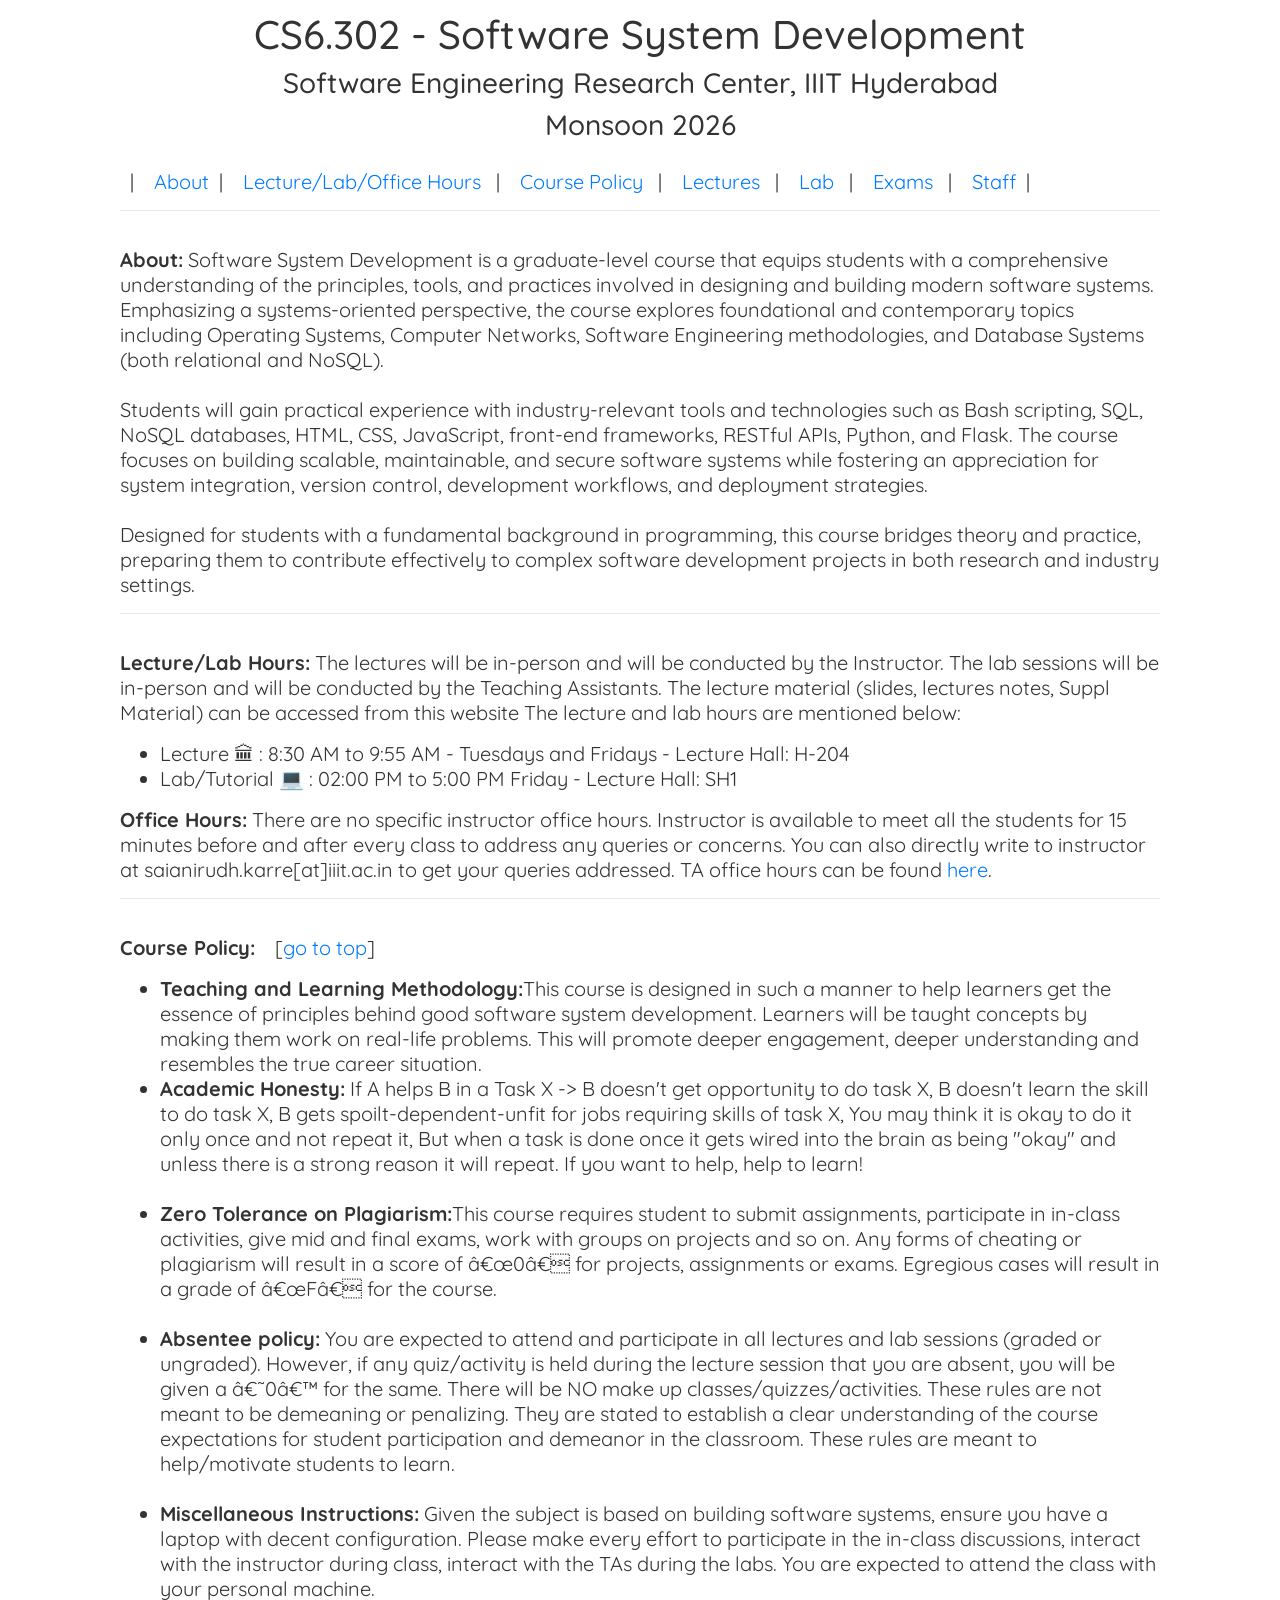
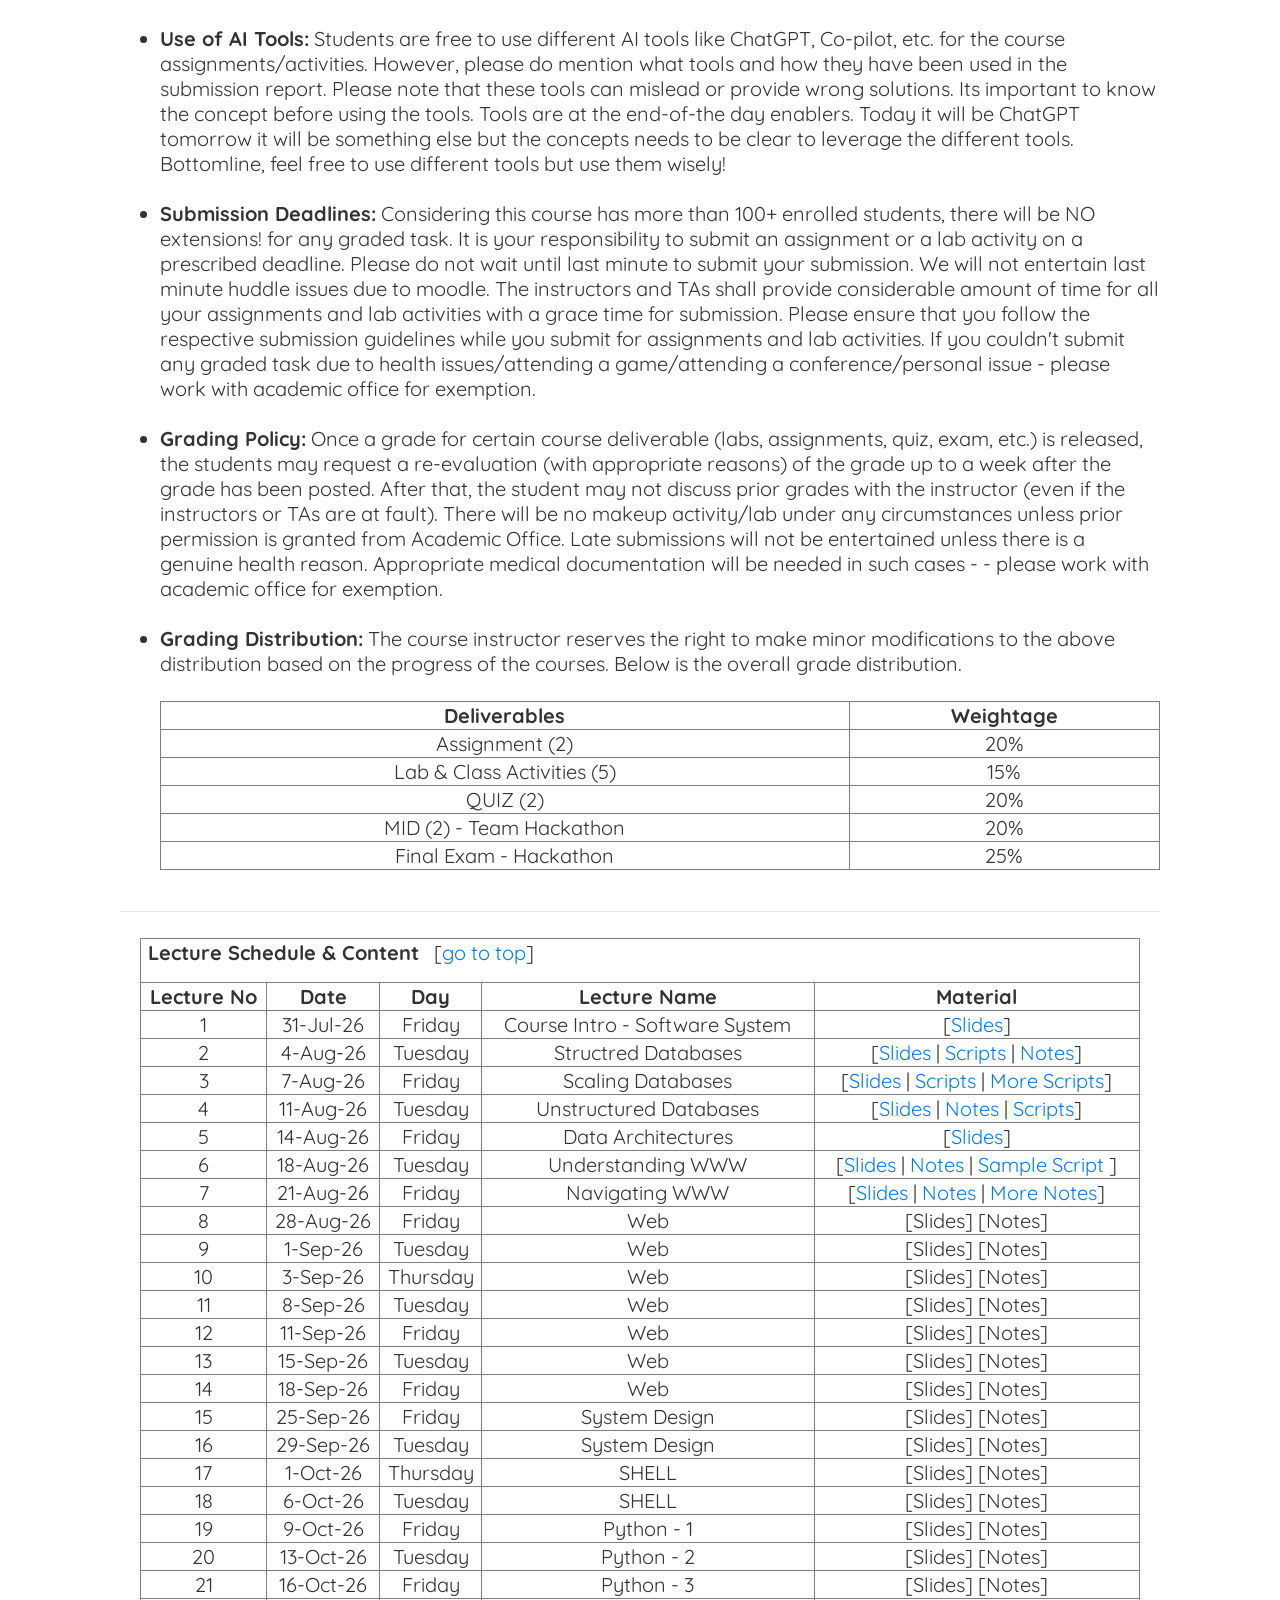
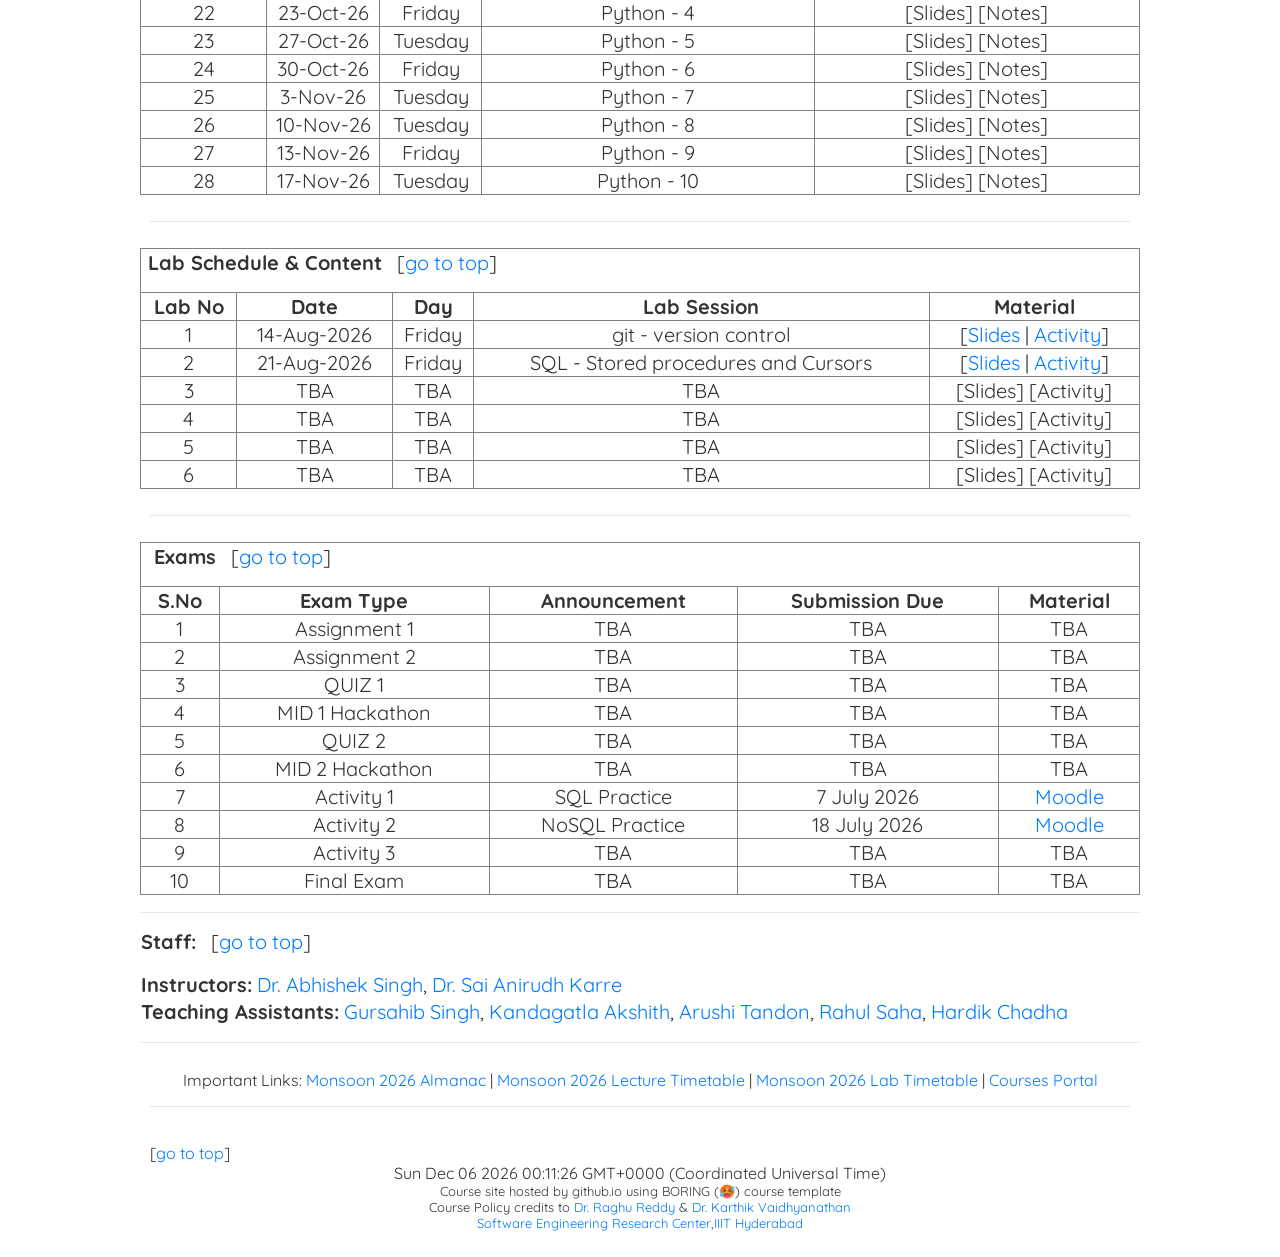
==== ssdcoursepage.html @ a6431f96 "feat: add base unstyled ssdcoursepage.html with untouched body HTML" ====
<html>
<head><title>CS6.302 SSD Monsoon 2026</title>
<meta name="viewport" content="width=device-width, initial-scale=1.0"/>
<link rel="stylesheet" href="https://fonts.googleapis.com/css?family=Quicksand">
<link href="https://cdn.jsdelivr.net/npm/bootstrap@4.6.1/dist/css/bootstrap.min.css" rel="stylesheet" integrity="sha256-DF7Zhf293AJxJNTmh5zhoYYIMs2oXitRfBjY+9L//AY=" crossorigin="anonymous">
<link rel="stylesheet" href="css/ssd.css">
<style>
body {font-family: Quicksand; font-size: 20px; color:#333}
        table
        {
            font-family: Quicksand; font-size:20px; color:#333;
            border-collapse:collapse;
            width:1000px;
            padding:10px;
            border-spacing:10px
			
        }

	.light-text-row {
        color: #ADADAD; 
    }

</style>


	<script>
  
  const lastModified = new Date(document.lastModified);
 
  const formattedDate = lastModified.toLocaleString('en-US', {
    year: 'numeric',
    month: 'long',
    day: 'numeric',
    hour: '2-digit',
    minute: '2-digit'
  });

  document.getElementById("lastUpdated").innerHTML += formattedDate;
</script>
<script>
function startTime() {
  const today = new Date();
  let h = today.getHours();
  let m = today.getMinutes();
  let s = today.getSeconds();
  m = checkTime(m);
  s = checkTime(s);
  document.getElementById('txt').innerHTML = today 
  setTimeout(startTime, 1000);
}

function checkTime(i) {
  if (i < 10) {i = "0" + i};  // add zero in front of numbers < 10
  return i;
}
</script>
<script src="https://ajax.googleapis.com/ajax/libs/jquery/3.5.1/jquery.min.js"></script>
</head>
<body onload="startTime()">
	<!--<script>
	alert("All the Best for your Final Exam!"");
		</script>-->
<table align="center" width="100%" cellspacing="10" cellpadding="10" border="0">
<tr>
<td><h1 align="center" id="home">CS6.302 - Software System Development</h1><h3 align="center">Software Engineering Research Center, IIIT Hyderabad</h3> <h3 align="center">Monsoon 2026</h3></td>
</tr>
<tr>
<td>&nbsp;&nbsp;|&nbsp;&nbsp;&nbsp; <a href="#about">About</a>&nbsp;&nbsp;|&nbsp;&nbsp;&nbsp; <a href="#lecture">Lecture/Lab/Office Hours</a> &nbsp;&nbsp;|&nbsp;&nbsp;&nbsp; <a href="#cpolicy">Course Policy</a> &nbsp;&nbsp;|&nbsp;&nbsp;&nbsp; <a href="#schedule">Lectures</a> &nbsp;&nbsp;|&nbsp;&nbsp;&nbsp;  <a href="#lab">Lab</a> &nbsp;&nbsp;|&nbsp;&nbsp;&nbsp; <a href="#activity">Exams</a> &nbsp;&nbsp;|&nbsp;&nbsp;&nbsp; <a href="#staff">Staff</a>&nbsp;&nbsp;|&nbsp;&nbsp;&nbsp; <hr></td>
</tr>
<tr>
<td> <p align="left"><b id="about">About:</b> Software System Development is a graduate-level course that equips students with a comprehensive understanding of the principles, tools, and practices involved in designing and building modern software systems. Emphasizing a systems-oriented perspective, the course explores foundational and contemporary topics including Operating Systems, Computer Networks, Software Engineering methodologies, and Database Systems (both relational and NoSQL).
<br>
<br>
Students will gain practical experience with industry-relevant tools and technologies such as Bash scripting, SQL, NoSQL databases, HTML, CSS, JavaScript, front-end frameworks, RESTful APIs, Python, and Flask. The course focuses on building scalable, maintainable, and secure software systems while fostering an appreciation for system integration, version control, development workflows, and deployment strategies.
<br>
<br>
Designed for students with a fundamental background in programming, this course bridges theory and practice, preparing them to contribute effectively to complex software development projects in both research and industry settings.<hr></td>
</tr>
<tr>
<td> <p align="left"><b id="lecture">Lecture/Lab Hours:</b> The lectures will be in-person and will be conducted by the Instructor. The lab sessions will be in-person and will be conducted by the Teaching Assistants. The lecture material (slides, lectures notes, Suppl Material) can be accessed from this website The lecture and lab hours are mentioned below:

<ul><li>Lecture &#x1F3DB; : 8:30 AM to 9:55 AM - Tuesdays and Fridays - Lecture Hall: H-204</li> <li>Lab/Tutorial &#x1F4BB; : 02:00 PM to 5:00 PM Friday - Lecture Hall: SH1 </li></ul></p>
<p align="left"><b>Office Hours:</b> There are no specific instructor office hours. Instructor is available to meet all the students for 15 minutes before and after every class to address any queries or concerns. You can also directly write to instructor at saianirudh.karre[at]iiit.ac.in to get your queries addressed. TA office hours can be found <a href="#staff">here</a>.
</p><hr>
</td>
</tr>
<tr>
<td>
<p align="left"><b id="cpolicy">Course Policy:</b> &nbsp;&nbsp;&nbsp;[<a href="#home">go to top</a>]
<ul>
<li><b>Teaching and Learning Methodology:</b>This course is designed in such a manner to help learners get the essence of principles behind good software system development. Learners will be taught concepts by making them work on real-life problems. This will promote deeper engagement, deeper understanding and resembles the true career situation. 
</li>
<li><b>Academic Honesty:</b> If A helps B in a Task X -> B doesn't get opportunity to do task X, B doesn't learn the skill to do task X, B gets spoilt-dependent-unfit for jobs requiring skills of task X, You may think it is okay to do it only once and not repeat it, But when a task is done once it gets wired into the brain as being "okay" and unless there is a strong reason it will repeat. If you want to help, help to learn!
<br>
<br> 
</li>
<li><b>Zero Tolerance on Plagiarism:</b>This course requires student to submit assignments, participate in in-class activities, give mid and final exams, work with groups on projects and so on. Any forms of cheating or plagiarism will result in a score of “0” for projects, assignments or exams. Egregious cases will result in a grade of “F” for the course.
<br>
<br> 
</li>
<li><b>Absentee policy:</b> You are expected to attend and participate in all lectures and lab sessions (graded or ungraded).  However, if any quiz/activity is held during the lecture session that you are absent, you will be given a ‘0’ for the same. There will be NO make up classes/quizzes/activities. These rules are not meant to be demeaning or penalizing. They are stated to establish a clear understanding of the course expectations for student participation and demeanor in the classroom. These rules are meant to help/motivate students to learn. 
<br>
<br> 
</li>
<li><b>Miscellaneous Instructions:</b> Given the subject is based on building software systems, ensure you have a laptop with decent configuration. Please make every effort to participate in the in-class discussions, interact with the instructor during class, interact with the TAs during the labs. You are expected to attend the class with your personal machine. 
<br>
<br> 
</li>
<li><b>Use of AI Tools:</b> Students are free to use different AI tools like ChatGPT, Co-pilot, etc. for the course assignments/activities. However, please do mention what tools and how they have been used in the submission report. Please note that these tools can mislead or provide wrong solutions. Its important to know the concept before using the tools. Tools are at the end-of-the day enablers. Today it will be ChatGPT tomorrow it will be something else but the concepts needs to be clear to leverage the different tools. Bottomline, feel free to use different tools but use them wisely!
<br>
<br> 
</li>
<li><b>Submission Deadlines:</b> Considering this course has more than 100+ enrolled students, there will be NO extensions! for any graded task. It is your responsibility to submit an assignment or a lab activity on a prescribed deadline. Please do not wait until last minute to submit your submission. We will not entertain last minute huddle issues due to moodle. The instructors and TAs shall provide considerable amount of time for all your assignments and lab activities with a grace time for submission. Please ensure that you follow the respective submission guidelines while you submit for assignments and lab activities. If you couldn't submit any graded task due to health issues/attending a game/attending a conference/personal issue - please work with academic office for exemption. 
<br>
<br> 
</li>
<li><b>Grading Policy:</b> Once a grade for certain course deliverable (labs, assignments, quiz, exam, etc.) is released, the students may request a re-evaluation (with appropriate reasons) of the grade up to a week after the grade has been posted. After that, the student may not discuss prior grades with the instructor (even if the instructors or TAs are at fault). There will be no makeup activity/lab under any circumstances unless prior permission is granted from Academic Office. Late submissions will not be entertained unless there is a genuine health reason. Appropriate medical documentation will be needed in such cases - - please work with academic office for exemption.
<br>
<br> 
</li>
<li><b>Grading Distribution:</b> The course instructor reserves the right to make minor modifications to the above distribution based on the progress of the courses. Below is the overall grade distribution.
<br>
<br> 
<table border="1" align="center">
<tr align="center"><th>Deliverables</th><th>Weightage</th></tr>
<tr align="center"><td>Assignment (2)</td><td>20%</td></tr>
<tr align="center"><td>Lab & Class Activities (5)</td><td>15%</td></tr>
<tr align="center"><td>QUIZ (2)</td><td>20%</td></tr>
<tr align="center"><td>MID (2) - Team Hackathon</td><td>20%</td></tr>
<tr align="center"><td>Final Exam - Hackathon</td><td>25%</td></tr>
</table>
</li>
<br>
<!--<li><b>Evaluation Rubric:</b> All evaluations as part of this course follow below evaluation rubric. TAs will follow below guidelines for evaluating assignments and lab activities for this course.
<br>
<br>
<table border="1" align="center" width="10%">
<tr><th>Rubric</th><th>Input(15%)</th><th>Logic(60%)</th><th>Output(15%)</th><th>Submission(10%)</th></tr>
<tr><td>Exceptional (100%)</td><td>All inputs are working as per the requirements</td><td>Logic is accurate and as per the requirements defined in the question</td><td>All outputs are returned as per the requirements</td><td>Script submissions are correct and as per requirements</td></tr>
<tr><td>Acceptable (70%)</td><td>Inputs are partially working as per the requirements</td><td>Logic is almost correct and as per the requirements defined in the question</td><td>Outputs are partially returned as per the requirements</td><td>Script submissions is partially correct and as per requirements</td></tr>
<tr><td>Beginning (30%)</td><td>At least one input is working as per the requirements</td><td>Logic is partially correct and as per the requirements defined in the question</td><td>At least one output is returned as per the requirement</td><td>Atleast one part of the script submission is correct and as per requirements</td></tr>
<tr><td>No Response (0%)</td><td>None of the inputs are working as per the requirements</td><td>Logic is incorrect and not as per the requirements defined in the question</td><td>None of the outputs are returned as per the requirements</td><td>Script submissions is incorrect and not as per requirements</td></tr>
</table> 
</li>-->
</ul><hr>
</p>
</td>
</tr>
</tr>
</table> 

<table border="1" align="center" width="10%" class="tg">
<tr>
<td colspan="5"><p align="left"><b id="schedule">&nbsp;Lecture Schedule & Content</b>&nbsp;&nbsp;&nbsp;[<a href="#home">go to top</a>]</p></td>
</tr >
  <tr align="center">
    <th class="tg-7btt">Lecture No</th>
    <th class="tg-7btt">Date</th>
    <th class="tg-7btt">Day</th>
    <th class="tg-7btt">Lecture Name</th>
    <th class="tg-7btt">Material</th>
  </tr>
<tbody align="center">
  <tr>
    <td class="tg-c3ow">1</td>
    <td class="tg-c3ow">31-Jul-26</td>
    <td class="tg-c3ow">Friday</td>
    <td class="tg-c3ow">Course Intro - Software System</td>
    <td class="tg-c3ow">[<a href="https://docs.google.com/viewer?url=https://raw.githubusercontent.com/serc-iiith/serc-iiith.github.io/main/CourseContent/CS6302_M26/SSD_Class1.pdf" target="_blank">Slides</a>]</td>
  </tr>
  <tr>
    <td class="tg-c3ow">2</td>
    <td class="tg-c3ow">4-Aug-26</td>
    <td class="tg-c3ow">Tuesday</td>
    <td class="tg-c3ow">Structred Databases</td>
    <td class="tg-c3ow">[<a href="https://docs.google.com/viewer?url=https://raw.githubusercontent.com/serc-iiith/serc-iiith.github.io/main/CourseContent/CS6302_M26/StructuredData.pdf" target="_blank">Slides</a> | <a href="https://docs.google.com/viewer?url=https://raw.githubusercontent.com/serc-iiith/serc-iiith.github.io/main/CourseContent/CS6302_M26/databases.sql" target="_blank">Scripts</a> | <a href="https://tinted-rumba-8c6.notion.site/Structured-Databases-2456a6248bf6805f83e1cbf0a58761ec" target="_blank">Notes</a>]</td>
  </tr>
  <tr>
    <td class="tg-c3ow">3</td>
    <td class="tg-c3ow">7-Aug-26</td>
    <td class="tg-c3ow">Friday</td>
    <td class="tg-c3ow">Scaling Databases</td>
    <td class="tg-c3ow">[<a href="https://docs.google.com/viewer?url=https://raw.githubusercontent.com/serc-iiith/serc-iiith.github.io/main/CourseContent/CS6302_M26/ScalingDatabases.pdf" target="_blank">Slides</a> | <a href="https://docs.google.com/viewer?url=https://raw.githubusercontent.com/serc-iiith/serc-iiith.github.io/main/CourseContent/CS6302_M26/databases_2.sql" target="_blank">Scripts</a> | <a href="https://docs.google.com/viewer?url=https://raw.githubusercontent.com/serc-iiith/serc-iiith.github.io/main/CourseContent/CS6302_M26/databases_3.sql" target="_blank">More Scripts</a>]</td>
  </tr>
  <tr>
    <td class="tg-c3ow">4</td>
    <td class="tg-c3ow">11-Aug-26</td>
    <td class="tg-c3ow">Tuesday</td>
    <td class="tg-c3ow">Unstructured Databases</td>
    <td class="tg-c3ow">[<a href="https://docs.google.com/viewer?url=https://raw.githubusercontent.com/serc-iiith/serc-iiith.github.io/main/CourseContent/CS6302_M26/UnStructuredDatabases.pdf" target="_blank">Slides</a> | <a href="https://tinted-rumba-8c6.notion.site/Unstructured-Databases-24b6a6248bf680679b36e76c33d301c4" target="_blank">Notes</a> | <a href="https://raw.githubusercontent.com/serc-iiith/serc-iiith.github.io/refs/heads/main/CourseContent/CS6302_M26/mongo.txt" target="_blank">Scripts</a>]</td>
  </tr>
  <tr>
    <td class="tg-c3ow">5</td>
    <td class="tg-c3ow">14-Aug-26</td>
    <td class="tg-c3ow">Friday</td>
    <td class="tg-c3ow">Data Architectures</td>
    <td class="tg-c3ow">[<a href="https://docs.google.com/viewer?url=https://raw.githubusercontent.com/serc-iiith/serc-iiith.github.io/main/CourseContent/CS6302_M26/DatabaseArchitectures.pdf" target="_blank">Slides</a>]</td>
  </tr>
  <tr>
    <td class="tg-c3ow">6</td>
    <td class="tg-c3ow">18-Aug-26</td>
    <td class="tg-c3ow">Tuesday</td>
    <td class="tg-c3ow">Understanding WWW</td>
    <td class="tg-c3ow">[<a href="https://docs.google.com/viewer?url=https://raw.githubusercontent.com/serc-iiith/serc-iiith.github.io/main/CourseContent/CS6302_M26/www.pdf" target="_blank">Slides</a> | <a href="https://tinted-rumba-8c6.notion.site/Web-Technology-2566a6248bf6800488d0c13a992502e4" target="_blank">Notes</a> | <a href="https://raw.githubusercontent.com/serc-iiith/serc-iiith.github.io/refs/heads/main/CourseContent/CS6302_M26/samplehtml.html" target="_blank">Sample Script</a> ]</td>
  </tr>
  <tr>
    <td class="tg-c3ow">7</td>
    <td class="tg-c3ow">21-Aug-26</td>
    <td class="tg-c3ow">Friday</td>
    <td class="tg-c3ow">Navigating WWW</td>
    <td class="tg-c3ow">[<a href="https://docs.google.com/viewer?url=https://raw.githubusercontent.com/serc-iiith/serc-iiith.github.io/main/CourseContent/CS6302_M26/WebLanguages.pdf" target="_blank">Slides</a> | <a href="https://github.com/serc-iiith/serc-iiith.github.io/blob/main/CourseContent/CS6302_M26/html.md" target="_blank">Notes</a> | <a href="https://github.com/serc-iiith/serc-iiith.github.io/blob/main/CourseContent/CS6302_M26/css.md" target="_blank">More Notes</a>]</td>
  </tr>
  <tr>
    <td class="tg-c3ow">8</td>
    <td class="tg-c3ow">28-Aug-26</td>
    <td class="tg-c3ow">Friday</td>
    <td class="tg-c3ow">Web</td>
    <td class="tg-c3ow">[Slides] [Notes]</td>
  </tr>
  <tr>
    <td class="tg-c3ow">9</td>
    <td class="tg-c3ow">1-Sep-26</td>
    <td class="tg-c3ow">Tuesday</td>
    <td class="tg-c3ow">Web</td>
    <td class="tg-c3ow">[Slides] [Notes]</td>
  </tr>
  <tr>
    <td class="tg-c3ow">10</td>
    <td class="tg-c3ow">3-Sep-26</td>
    <td class="tg-c3ow">Thursday</td>
    <td class="tg-c3ow">Web</td>
    <td class="tg-c3ow">[Slides] [Notes]</td>
  </tr>
  <tr>
    <td class="tg-c3ow">11</td>
    <td class="tg-c3ow">8-Sep-26</td>
    <td class="tg-c3ow">Tuesday</td>
    <td class="tg-c3ow">Web</td>
    <td class="tg-c3ow">[Slides] [Notes]</td>
  </tr>
  <tr>
    <td class="tg-c3ow">12</td>
    <td class="tg-c3ow">11-Sep-26</td>
    <td class="tg-c3ow">Friday</td>
    <td class="tg-c3ow">Web</td>
    <td class="tg-c3ow">[Slides] [Notes]</td>
  </tr>
  <tr>
    <td class="tg-c3ow">13</td>
    <td class="tg-c3ow">15-Sep-26</td>
    <td class="tg-c3ow">Tuesday</td>
    <td class="tg-c3ow">Web</td>
    <td class="tg-c3ow">[Slides] [Notes]</td>
  </tr>
  <tr>
    <td class="tg-c3ow">14</td>
    <td class="tg-c3ow">18-Sep-26</td>
    <td class="tg-c3ow">Friday</td>
    <td class="tg-c3ow">Web</td>
    <td class="tg-c3ow">[Slides] [Notes]</td>
  </tr>
  <tr>
    <td class="tg-c3ow">15</td>
    <td class="tg-c3ow">25-Sep-26</td>
    <td class="tg-c3ow">Friday</td>
    <td class="tg-c3ow">System Design</td>
    <td class="tg-c3ow">[Slides] [Notes]</td>
  </tr>
  <tr>
    <td class="tg-c3ow">16</td>
    <td class="tg-c3ow">29-Sep-26</td>
    <td class="tg-c3ow">Tuesday</td>
    <td class="tg-c3ow">System Design</td>
    <td class="tg-c3ow">[Slides] [Notes]</td>
  </tr>
  <tr>
    <td class="tg-c3ow">17</td>
    <td class="tg-c3ow">1-Oct-26</td>
    <td class="tg-c3ow">Thursday</td>
    <td class="tg-c3ow">SHELL</td>
    <td class="tg-c3ow">[Slides] [Notes]</td>
  </tr>
  <tr>
    <td class="tg-c3ow">18</td>
    <td class="tg-c3ow">6-Oct-26</td>
    <td class="tg-c3ow">Tuesday</td>
    <td class="tg-c3ow">SHELL</td>
    <td class="tg-c3ow">[Slides] [Notes]</td>
  </tr>
  <tr>
    <td class="tg-c3ow">19</td>
    <td class="tg-c3ow">9-Oct-26</td>
    <td class="tg-c3ow">Friday</td>
    <td class="tg-c3ow">Python - 1</td>
    <td class="tg-c3ow">[Slides] [Notes]</td>
  </tr>
  <tr>
    <td class="tg-c3ow">20</td>
    <td class="tg-c3ow">13-Oct-26</td>
    <td class="tg-c3ow">Tuesday</td>
    <td class="tg-c3ow">Python - 2</td>
    <td class="tg-c3ow">[Slides] [Notes]</td>
  </tr>
  <tr>
    <td class="tg-c3ow">21</td>
    <td class="tg-c3ow">16-Oct-26</td>
    <td class="tg-c3ow">Friday</td>
    <td class="tg-c3ow">Python - 3</td>
    <td class="tg-c3ow">[Slides] [Notes]</td>
  </tr>
  <tr>
    <td class="tg-c3ow">22</td>
    <td class="tg-c3ow">23-Oct-26</td>
    <td class="tg-c3ow">Friday</td>
    <td class="tg-c3ow">Python - 4</td>
    <td class="tg-c3ow">[Slides] [Notes]</td>
  </tr>
  <tr>
    <td class="tg-c3ow">23</td>
    <td class="tg-c3ow">27-Oct-26</td>
    <td class="tg-c3ow">Tuesday</td>
    <td class="tg-c3ow">Python - 5</td>
    <td class="tg-c3ow">[Slides] [Notes]</td>
  </tr>
  <tr>
    <td class="tg-c3ow">24</td>
    <td class="tg-c3ow">30-Oct-26</td>
    <td class="tg-c3ow">Friday</td>
    <td class="tg-c3ow">Python - 6</td>
    <td class="tg-c3ow">[Slides] [Notes]</td>
  </tr>
  <tr>
    <td class="tg-c3ow">25</td>
    <td class="tg-c3ow">3-Nov-26</td>
    <td class="tg-c3ow">Tuesday</td>
    <td class="tg-c3ow">Python - 7</td>
    <td class="tg-c3ow">[Slides] [Notes]</td>
  </tr>
  <tr>
    <td class="tg-c3ow">26</td>
    <td class="tg-c3ow">10-Nov-26</td>
    <td class="tg-c3ow">Tuesday</td>
    <td class="tg-c3ow">Python - 8</td>
    <td class="tg-c3ow">[Slides] [Notes]</td>
  </tr>
  <tr>
    <td class="tg-c3ow">27</td>
    <td class="tg-c3ow">13-Nov-26</td>
    <td class="tg-c3ow">Friday</td>
    <td class="tg-c3ow">Python - 9</td>
    <td class="tg-c3ow">[Slides] [Notes]</td>
  </tr>
  <tr>
    <td class="tg-c3ow">28</td>
    <td class="tg-c3ow">17-Nov-26</td>
    <td class="tg-c3ow">Tuesday</td>
    <td class="tg-c3ow">Python - 10</td>
    <td class="tg-c3ow">[Slides] [Notes]</td>
  </tr>
</tbody></table>
<table align="center" width="10%" cellspacing="10" cellpadding="10" border="0">
<tr><td><hr></td></tr>
</table>

<table border="1" align="center" width="10%" class="tg">
<tr>
<td colspan="5"><p align="left"><b id="lab">&nbsp;Lab Schedule & Content</b>&nbsp;&nbsp;&nbsp;[<a href="#home">go to top</a>]</p></td>
</tr >
  <tr align="center">
    <th class="tg-bobw">Lab No</th>
    <th class="tg-bobw">Date</th>
    <th class="tg-bobw">Day</th>
    <th class="tg-bobw">Lab Session</th>
    <th class="tg-bobw">Material</th>
  </tr>
<tbody align="center">
  <tr>
    <td class="tg-8d8j">1</td>
    <td class="tg-8d8j">14-Aug-2026</td>
    <td class="tg-8d8j">Friday</td>
    <td class="tg-8d8j">git - version control</td>
    <td class="tg-8d8j">[<a href="https://docs.google.com/viewer?url=https://raw.githubusercontent.com/serc-iiith/serc-iiith.github.io/main/CourseContent/CS6302_M26/Labs/lab01/GitLab.pdf" target="_blank">Slides</a> | <a href="https://docs.google.com/viewer?url=https://raw.githubusercontent.com/serc-iiith/serc-iiith.github.io/main/CourseContent/CS6302_M26/Labs/lab01/GitLabActivity.pdf" target="_blank">Activity</a>]</td>
  </tr>
  <tr>
    <td class="tg-8d8j">2</td>
    <td class="tg-8d8j">21-Aug-2026</td>
    <td class="tg-8d8j">Friday</td>
    <td class="tg-8d8j">SQL - Stored procedures and Cursors</td>
    <td class="tg-8d8j">[<a href="https://docs.google.com/viewer?url=https://raw.githubusercontent.com/serc-iiith/serc-iiith.github.io/main/CourseContent/CS6302_M26/Labs/lab02/SP.pdf" target="_blank">Slides</a> | <a href="https://docs.google.com/viewer?url=https://raw.githubusercontent.com/serc-iiith/serc-iiith.github.io/main/CourseContent/CS6302_M26/Labs/lab02/lab_activity_2.pdf" target="_blank">Activity</a>]</td>
  </tr>
  <tr>
    <td class="tg-8d8j">3</td>
    <td class="tg-8d8j">TBA</td>
    <td class="tg-8d8j">TBA</td>
    <td class="tg-8d8j">TBA</td>
    <td class="tg-8d8j">[Slides] [Activity]</td>
  </tr>
  <tr>
    <td class="tg-8d8j">4</td>
    <td class="tg-8d8j">TBA</td>
    <td class="tg-8d8j">TBA</td>
    <td class="tg-8d8j">TBA</td>
    <td class="tg-8d8j">[Slides] [Activity]</td>
  </tr>
  <tr>
    <td class="tg-8d8j">5</td>
    <td class="tg-8d8j">TBA</td>
    <td class="tg-8d8j">TBA</td>
    <td class="tg-8d8j">TBA</td>
    <td class="tg-8d8j">[Slides] [Activity]</td>
  </tr>
  <tr>
    <td class="tg-8d8j">6</td>
    <td class="tg-8d8j">TBA</td>
    <td class="tg-8d8j">TBA</td>
    <td class="tg-8d8j">TBA</td>
    <td class="tg-8d8j">[Slides] [Activity]</td>
  </tr>
</tbody></table>

<table align="center" width="10%" cellspacing="10" cellpadding="10" border="0">
<tr><td><hr></td></tr>
</table>
<table align="center" width="10%" border="1">
<tr><td colspan="5">
<p align="left"> <b id="activity">&nbsp; Exams</b>&nbsp;&nbsp;&nbsp;[<a href="#home">go to top</a>]</p>
</td>
</tr>
  <tr align="center">
    <th class="tg-bobw">S.No</th>
    <th class="tg-bobw">Exam Type</th>
    <th class="tg-bobw">Announcement</th>
    <th class="tg-bobw">Submission Due</th>
    <th class="tg-bobw">Material</th>
  </tr>
<tbody align="center">
  <tr>
    <td class="tg-8d8j">1</td>
    <td class="tg-8d8j">Assignment 1</td>
    <td class="tg-8d8j">TBA</td>
    <td class="tg-8d8j">TBA</td>
    <td class="tg-8d8j">TBA</td>
  </tr>
  <tr>
    <td class="tg-8d8j">2</td>
    <td class="tg-8d8j">Assignment 2</td>
    <td class="tg-8d8j">TBA</td>
    <td class="tg-8d8j">TBA</td>
    <td class="tg-8d8j">TBA</td>
  </tr>
  <tr>
    <td class="tg-8d8j">3</td>
    <td class="tg-8d8j">QUIZ 1</td>
    <td class="tg-8d8j">TBA</td>
    <td class="tg-8d8j">TBA</td>
    <td class="tg-8d8j">TBA</td>
  </tr>
  <tr>
    <td class="tg-8d8j">4</td>
    <td class="tg-8d8j">MID 1 Hackathon</td>
    <td class="tg-8d8j">TBA</td>
    <td class="tg-8d8j">TBA</td>
    <td class="tg-8d8j">TBA</td>
  </tr>
  <tr>
    <td class="tg-8d8j">5</td>
    <td class="tg-8d8j">QUIZ 2</td>
    <td class="tg-8d8j">TBA</td>
    <td class="tg-8d8j">TBA</td>
    <td class="tg-8d8j">TBA</td>
  </tr>
	 <tr>
    <td class="tg-8d8j">6</td>
    <td class="tg-8d8j">MID 2 Hackathon</td>
    <td class="tg-8d8j">TBA</td>
    <td class="tg-8d8j">TBA</td>
    <td class="tg-8d8j">TBA</td>
  </tr>
  <tr>
    <td class="tg-8d8j">7</td>
    <td class="tg-8d8j">Activity 1</td>
    <td class="tg-8d8j">SQL Practice</td>
    <td class="tg-8d8j">7 July 2026</td>
    <td class="tg-8d8j"><a href="https://courses.iiit.ac.in/mod/assign/view.php?id=69645" target="_blank">Moodle</a></td>
  </tr>
  <tr>
    <td class="tg-8d8j">8</td>
    <td class="tg-8d8j">Activity 2</td>
    <td class="tg-8d8j">NoSQL Practice</td>
    <td class="tg-8d8j">18 July 2026</td>
    <td class="tg-8d8j"><a href="https://courses.iiit.ac.in/mod/assign/view.php?id=70178" target="_blank">Moodle</a></td>
  </tr>
  <tr>
    <td class="tg-8d8j">9</td>
    <td class="tg-8d8j">Activity 3</td>
    <td class="tg-8d8j">TBA</td>
    <td class="tg-8d8j">TBA</td>
    <td class="tg-8d8j">TBA</td>
  </tr>
  <tr>
    <td class="tg-8d8j">10</td>
    <td class="tg-8d8j">Final Exam</td>
    <td class="tg-8d8j">TBA</td>
    <td class="tg-8d8j">TBA</td>
    <td class="tg-8d8j">TBA</td>
  </tr>
</tbody></table>




<table align="center" width="10%" border="0">
<tr>
<td><hr> <p align="left"><b id="staff">Staff:</b>&nbsp;&nbsp;&nbsp;[<a href="#home">go to top</a>] </p></td>
<tr>
<td><b>Instructors:</b> <a href="https://sites.google.com/view/abhishek-singh/home" target="_blank">Dr. Abhishek Singh</a>, <a href="https://sai11101989.github.io" target="_blank">Dr. Sai Anirudh Karre</a> </td>
</tr>
<tr>
<td><b>Teaching Assistants:</b> <a href="https://www.linkedin.com/in/gursahib-singh-18392736a/" target="_blank">Gursahib Singh</a>, <a href="https://www.linkedin.com/in/kandagatla-akshith-4b9a5131b/" target="_blank">Kandagatla Akshith</a>, <a href="https://www.linkedin.com/in/arushi-tandon-5139982a0/" target="_blank">Arushi Tandon</a>, <a href="https://www.linkedin.com/in/rahulsaha99/" target="_blank">Rahul Saha</a>, <a href="https://www.linkedin.com/in/hardik-chadha-876338266/" target="_blank">Hardik Chadha</a></td>
</tr>
<tr><td><hr></td></tr>
</table>
<table align="center" width="10%" cellspacing="10" cellpadding="10" border="0">
<tr>
<td><p align="center"><font face="Quicksand" size="3">
Important Links: <a href="https://intranet.iiit.ac.in/offices/static/files/Monsoon_2026_Almanac_Final.pdf" target="_blank">Monsoon 2026 Almanac</a> | <a href="https://intranet.iiit.ac.in/offices/static/files/Lecture_Timetable_M26-V3.pdf" target="_blank">Monsoon 2026 Lecture Timetable</a> | <a href="https://intranet.iiit.ac.in/offices/static/files/Non-UG1_Lab%26Tutorial_timetable_M26-V3.pdf" target="_blank">Monsoon 2026 Lab Timetable</a> | <a href="https://courses.iiit.ac.in/course/view.php?id=5840" target="_blank">Courses Portal</a> 
</font></p><hr></td>
</tr>
<tr>
<td>  <font face="Quicksand" size="3"> [<a href="#home">go to top</a>]<br><div align="center" id="txt"></div></font> 
<p align="center"><font face="Quicksand" size="2">
		Course site hosted by github.io using BORING (&#129397;) course template <br>
		
		Course Policy credits to <a href="https://faculty.iiit.ac.in/~raghu.reddy/Home.html">Dr. Raghu Reddy</a> & <a href="https://karthikvaidhyanathan.com/">Dr. Karthik Vaidhyanathan</a><br>
	<a href="https://serc.iiit.ac.in">Software Engineering Research Center</a>,<a href="https://iiit.ac.in">IIIT Hyderabad</a></font><br> </p><!--<br><p id="lastUpdated" align="center"><font face="Quicksand" size="2">Site Last Updated on: </font></p>--></td>
</tr>
</table>


	</body>
</html>
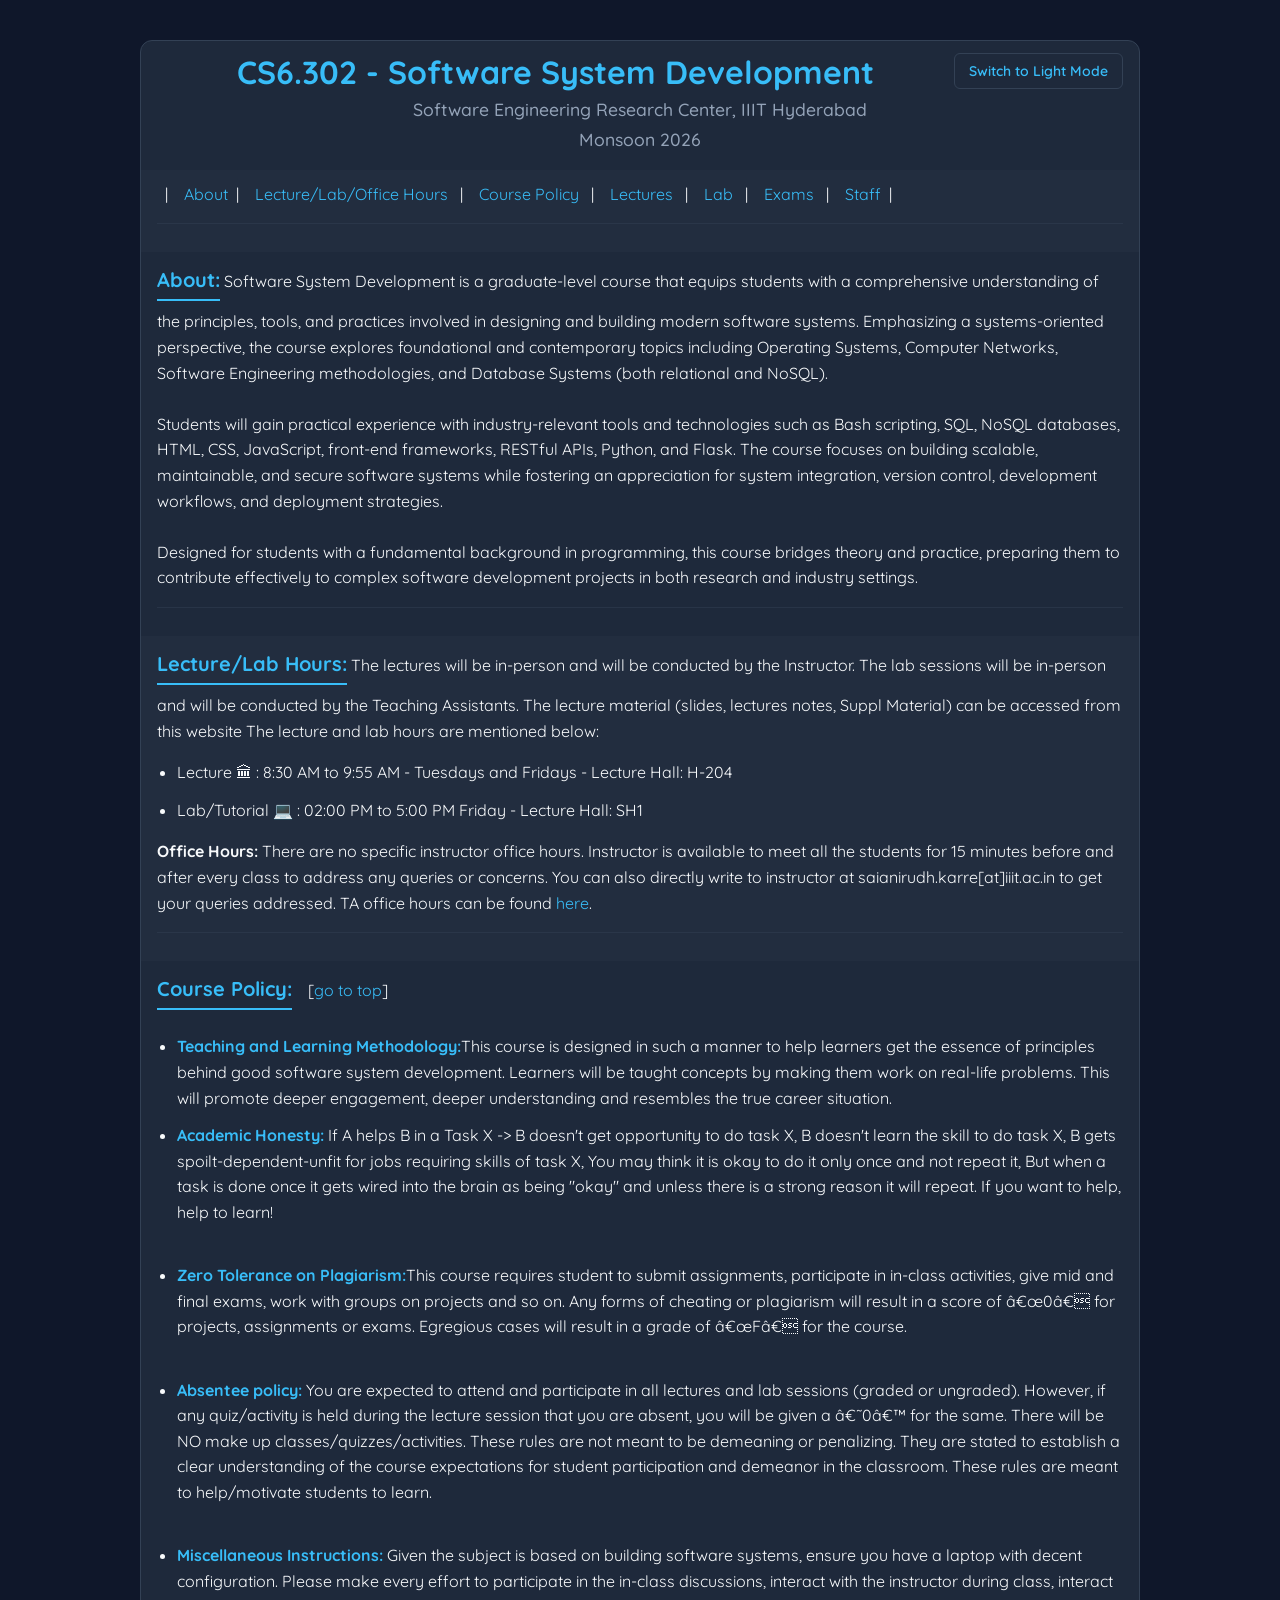
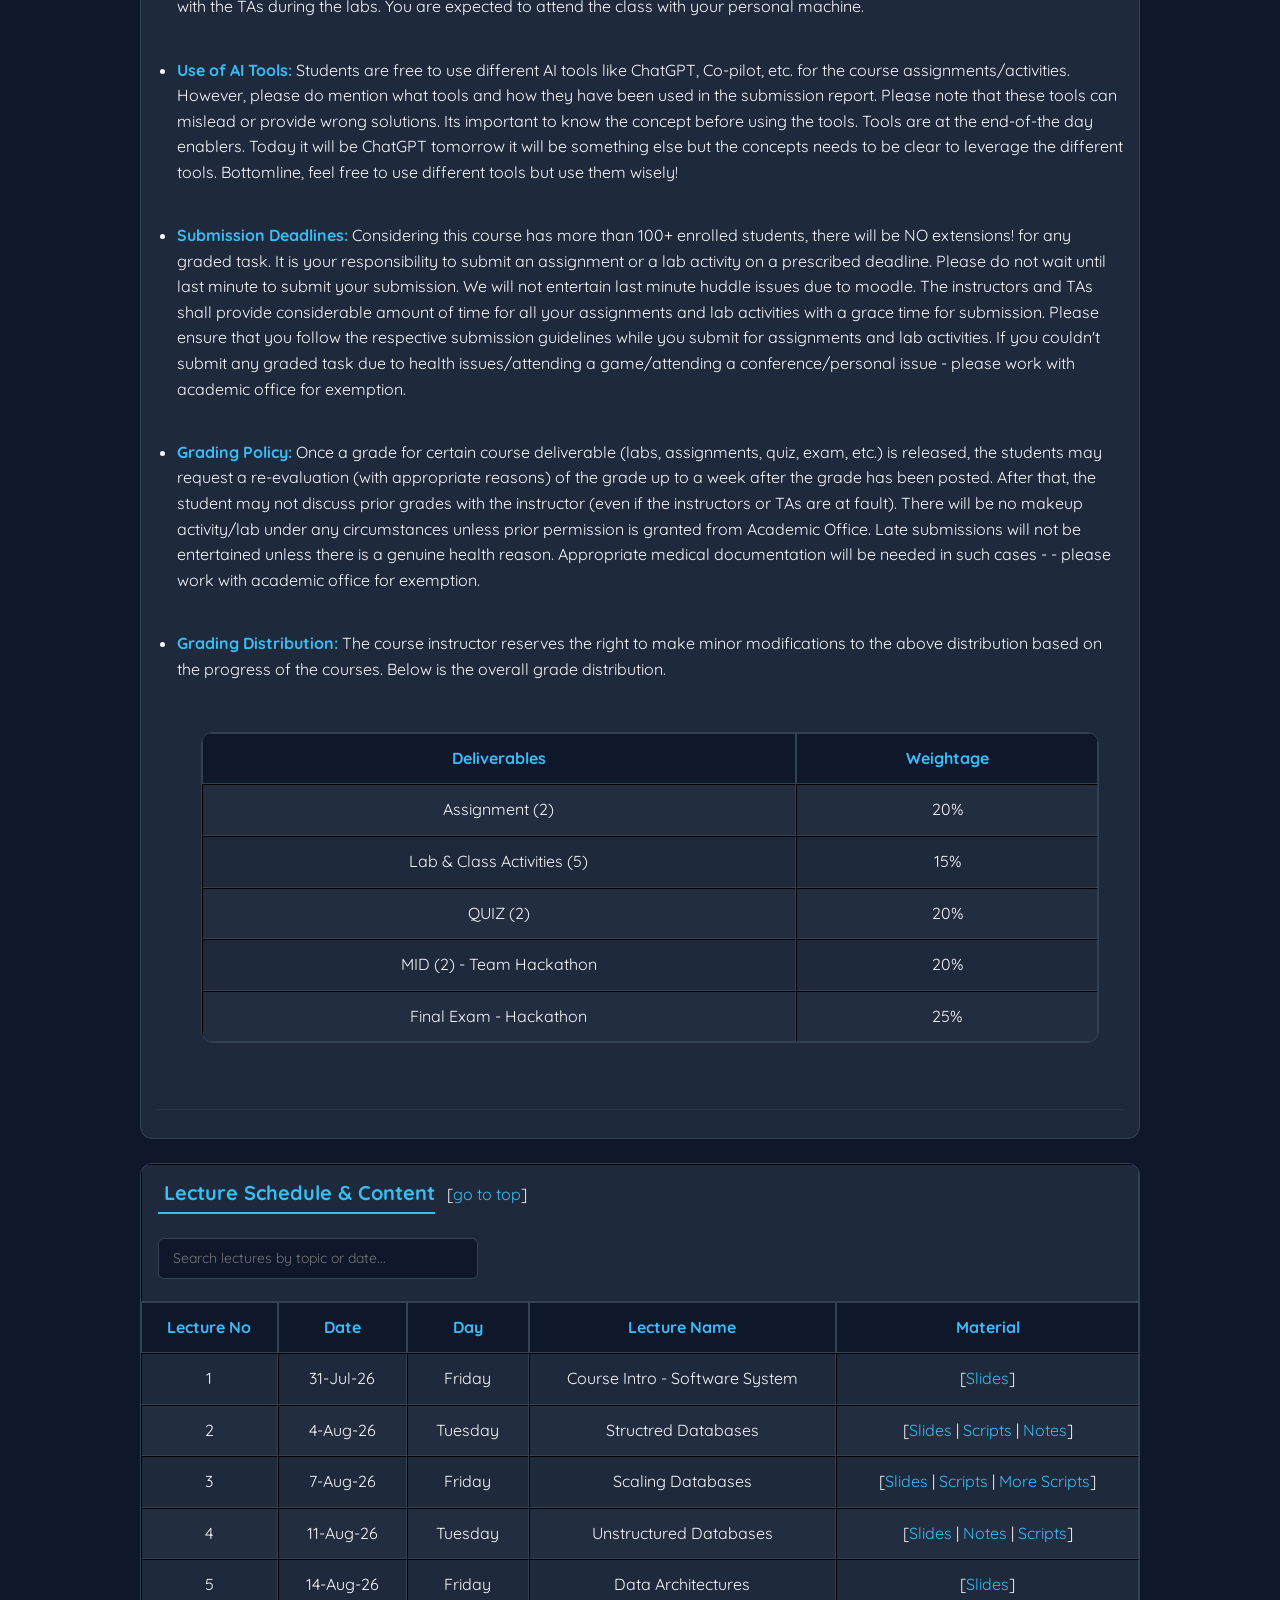
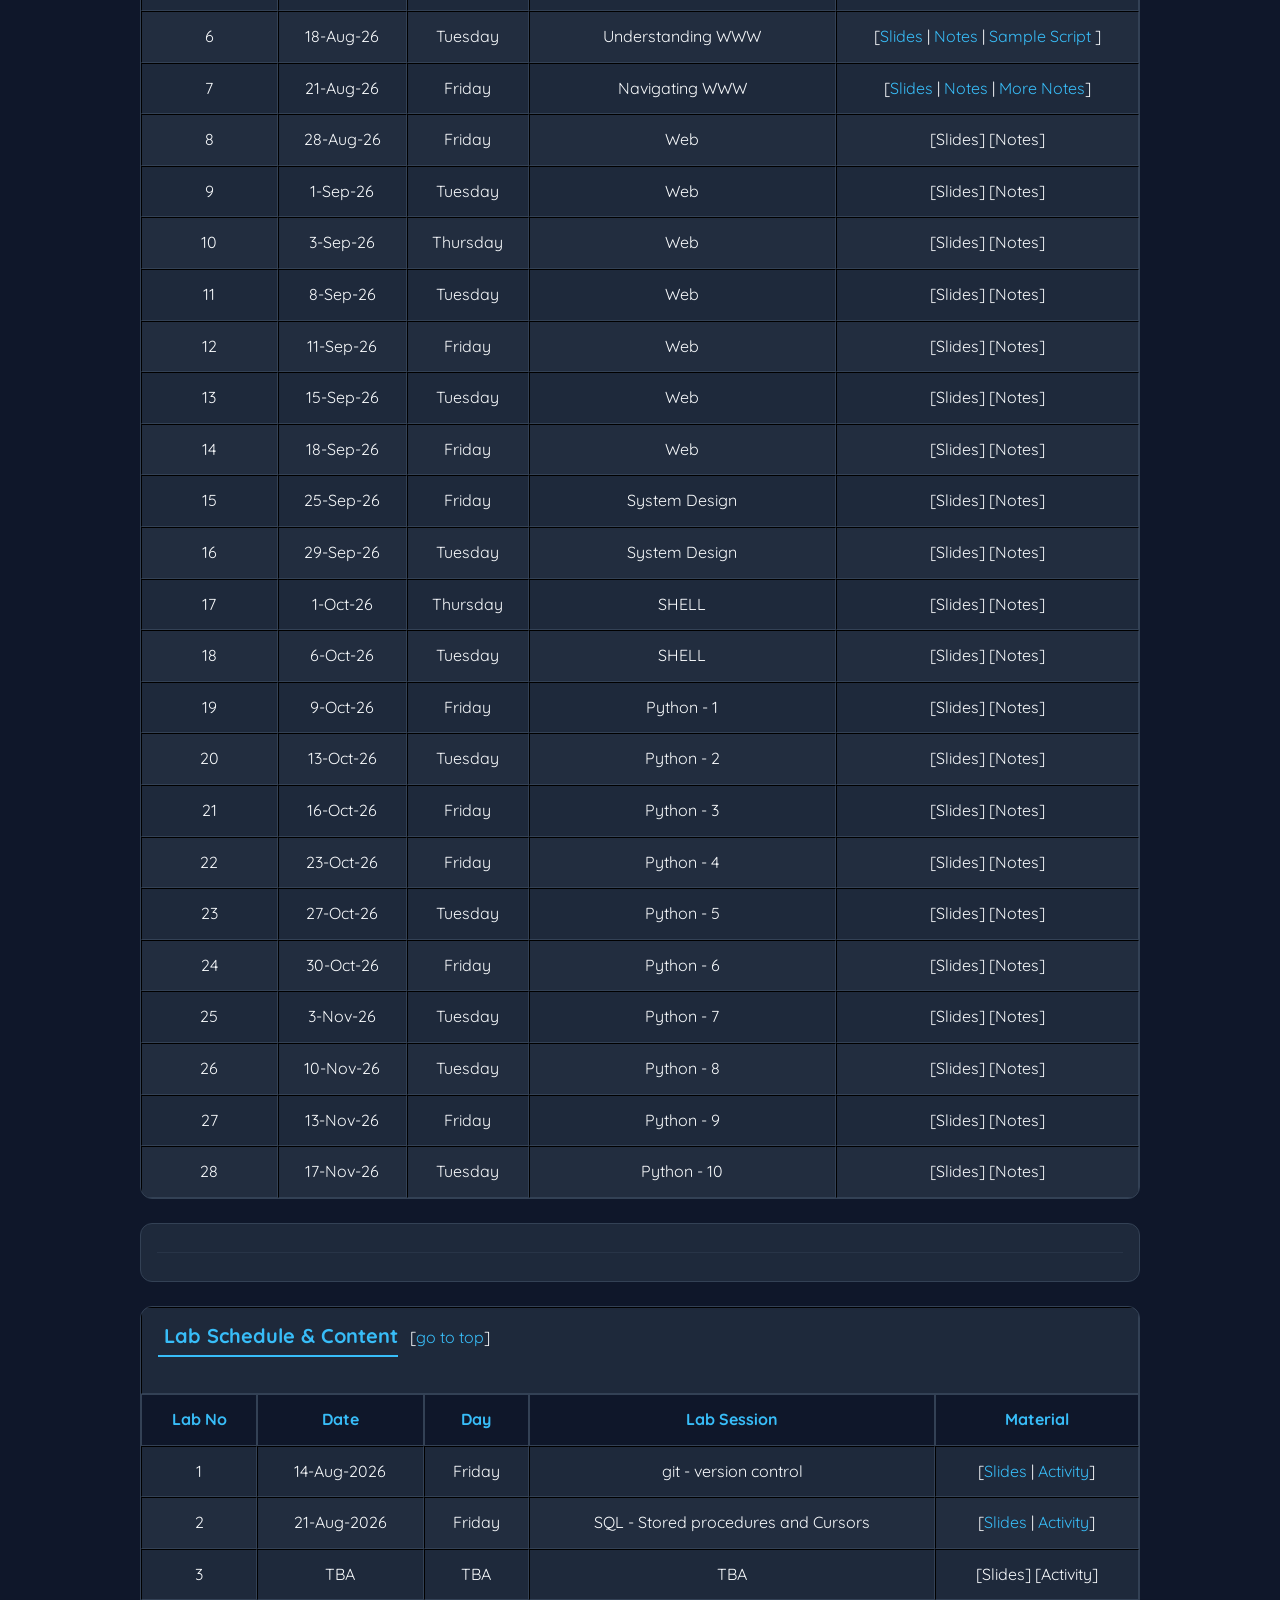
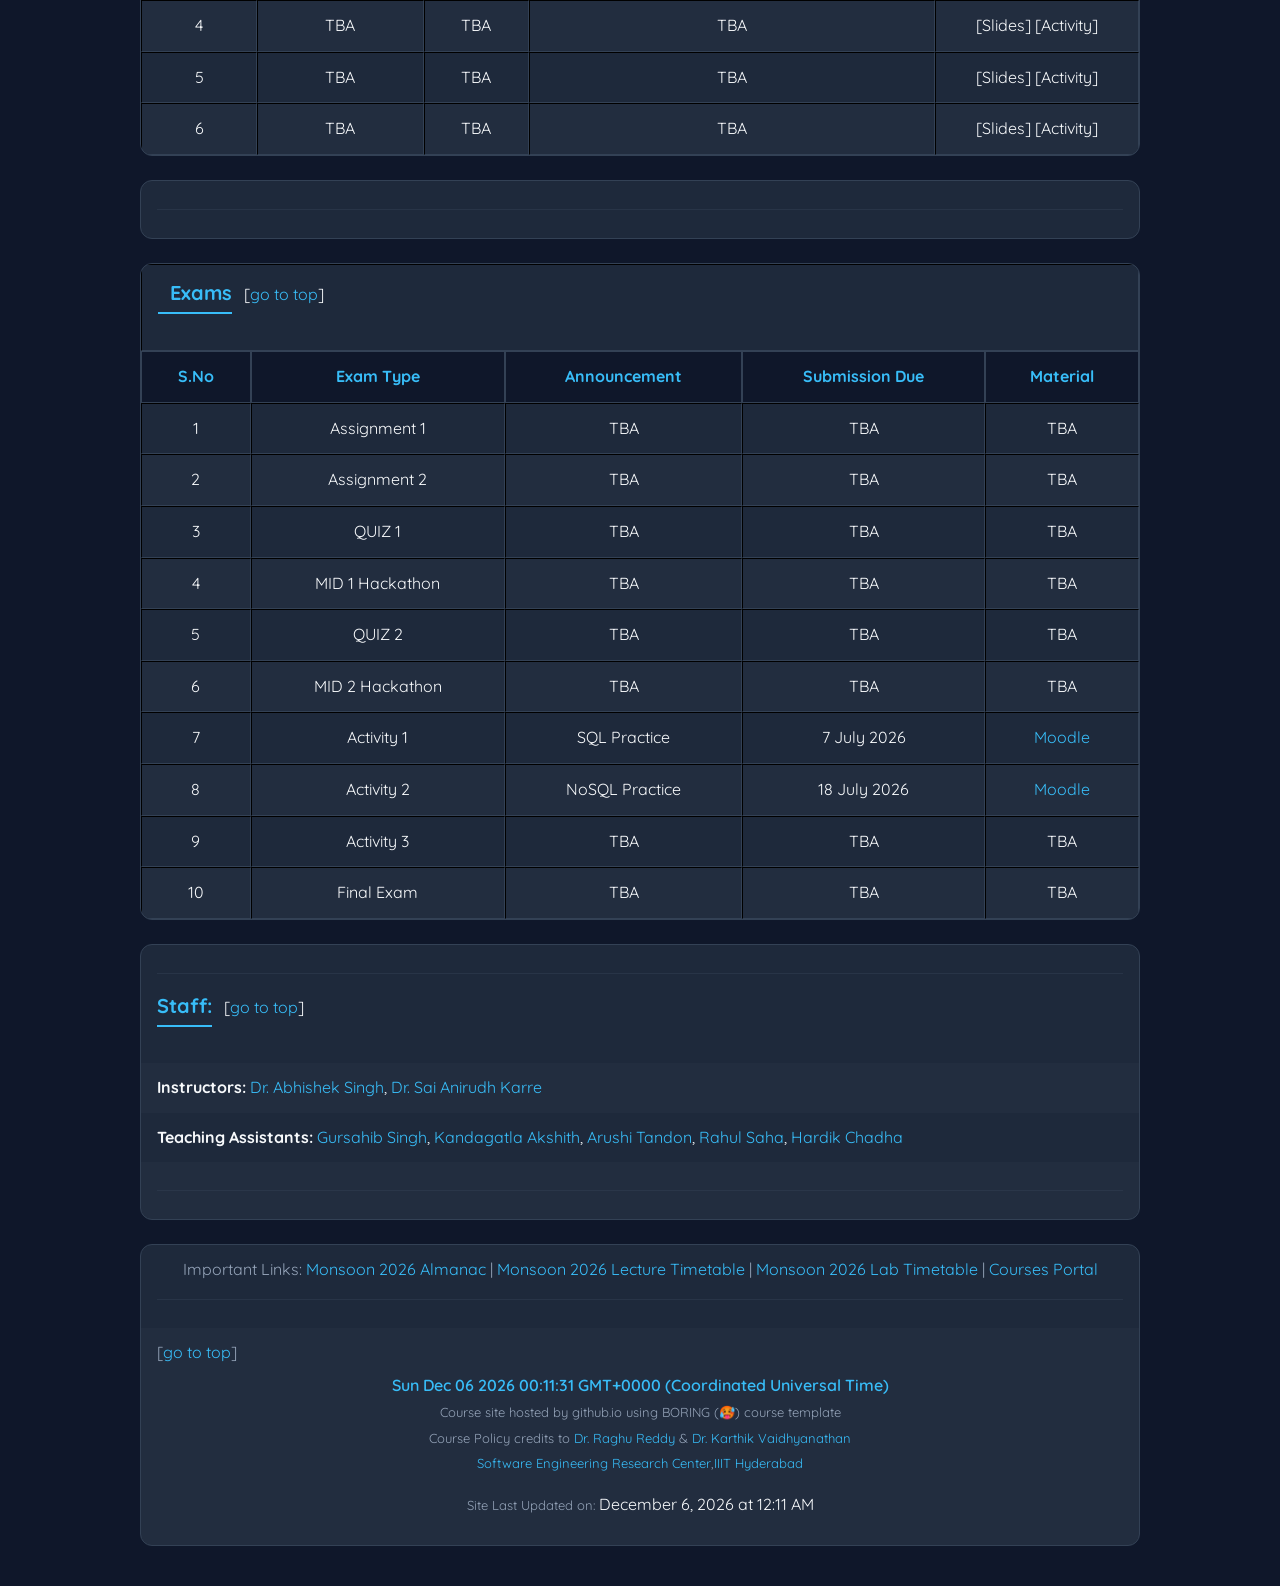
==== commit 1811fd0c: "feat: add interactive theme toggle and lecture search filter to ssdcoursepage" ====
--- a/ssdcoursepage.html
+++ b/ssdcoursepage.html
@@ -1,68 +1,253 @@
+<!DOCTYPE html>
 <html>
-<head><title>CS6.302 SSD Monsoon 2026</title>
-<meta name="viewport" content="width=device-width, initial-scale=1.0"/>
-<link rel="stylesheet" href="https://fonts.googleapis.com/css?family=Quicksand">
-<link href="https://cdn.jsdelivr.net/npm/bootstrap@4.6.1/dist/css/bootstrap.min.css" rel="stylesheet" integrity="sha256-DF7Zhf293AJxJNTmh5zhoYYIMs2oXitRfBjY+9L//AY=" crossorigin="anonymous">
-<link rel="stylesheet" href="css/ssd.css">
-<style>
-body {font-family: Quicksand; font-size: 20px; color:#333}
-        table
-        {
-            font-family: Quicksand; font-size:20px; color:#333;
-            border-collapse:collapse;
-            width:1000px;
-            padding:10px;
-            border-spacing:10px
-			
-        }
-
-	.light-text-row {
-        color: #ADADAD; 
-    }
-
-</style>
-
-
-	<script>
-  
-  const lastModified = new Date(document.lastModified);
- 
-  const formattedDate = lastModified.toLocaleString('en-US', {
-    year: 'numeric',
-    month: 'long',
-    day: 'numeric',
-    hour: '2-digit',
-    minute: '2-digit'
-  });
-
-  document.getElementById("lastUpdated").innerHTML += formattedDate;
-</script>
-<script>
-function startTime() {
-  const today = new Date();
-  let h = today.getHours();
-  let m = today.getMinutes();
-  let s = today.getSeconds();
-  m = checkTime(m);
-  s = checkTime(s);
-  document.getElementById('txt').innerHTML = today 
-  setTimeout(startTime, 1000);
-}
-
-function checkTime(i) {
-  if (i < 10) {i = "0" + i};  // add zero in front of numbers < 10
-  return i;
-}
-</script>
-<script src="https://ajax.googleapis.com/ajax/libs/jquery/3.5.1/jquery.min.js"></script>
+<head>
+    <title>CS6.302 SSD Monsoon 2026</title>
+    <meta name="viewport" content="width=device-width, initial-scale=1.0"/>
+    <link rel="stylesheet" href="https://fonts.googleapis.com/css?family=Quicksand">
+    <link href="https://cdn.jsdelivr.net/npm/bootstrap@4.6.1/dist/css/bootstrap.min.css" rel="stylesheet" integrity="sha256-DF7Zhf293AJxJNTmh5zhoYYIMs2oXitRfBjY+9L//AY=" crossorigin="anonymous">
+    <link rel="stylesheet" href="css/ssd.css">
+    <style>
+        :root {
+            --bg: #0f172a;
+            --card: #1e293b;
+            --accent: #38bdf8;
+            --text: #f8fafc;
+            --text-muted: #94a3b8;
+            --border: #334155;
+        }
+
+        body {
+            background-color: var(--bg) !important;
+            color: var(--text) !important;
+            font-family: 'Quicksand', sans-serif !important;
+            line-height: 1.6 !important;
+            padding: 1rem 0 !important;
+        }
+
+        body.light-theme {
+            --bg: #f8fafc;
+            --card: #ffffff;
+            --accent: #0284c7;
+            --text: #1e293b;
+            --text-muted: #64748b;
+            --border: #cbd5e1;
+        }
+
+        table {
+            max-width: 1000px !important;
+            width: 95% !important;
+            margin: 1.5rem auto !important;
+            background-color: var(--card) !important;
+            border: 1px solid var(--border) !important;
+            border-radius: 12px !important;
+            border-collapse: separate !important;
+            border-spacing: 0 !important;
+            overflow: hidden !important;
+        }
+
+        table td {
+            color: var(--text) !important;
+            border-color: var(--border) !important;
+            padding: 0.75rem 1rem !important;
+        }
+
+        th, .tg-7btt, .tg-bobw, table th {
+            background-color: #0f172a !important;
+            color: #38bdf8 !important;
+            font-weight: 700 !important;
+            padding: 0.75rem 1rem !important;
+            border: 1px solid var(--border) !important;
+            text-align: center !important;
+        }
+
+        body.light-theme th, body.light-theme .tg-7btt, body.light-theme .tg-bobw, body.light-theme table th {
+            background-color: #f1f5f9 !important;
+            color: #0284c7 !important;
+        }
+
+        tbody tr:nth-child(even) {
+            background-color: rgba(255, 255, 255, 0.02) !important;
+        }
+
+        tbody tr:hover {
+            background-color: rgba(56, 189, 248, 0.06) !important;
+        }
+
+        h1#home {
+            color: var(--accent) !important;
+            font-size: 2rem !important;
+            font-weight: 700 !important;
+        }
+
+        h3 {
+            color: var(--text-muted) !important;
+            font-size: 1.1rem !important;
+        }
+
+        b#about, b#lecture, b#cpolicy, b#schedule, b#lab, b#activity, b#staff {
+            display: inline-block !important;
+            font-size: 1.25rem !important;
+            color: var(--accent) !important;
+            margin-bottom: 0.5rem !important;
+            border-bottom: 2px solid var(--accent) !important;
+            padding-bottom: 0.2rem !important;
+        }
+
+        ul {
+            padding-left: 1.25rem !important;
+        }
+
+        li {
+            margin-bottom: 0.75rem !important;
+            color: var(--text) !important;
+        }
+
+        li b {
+            color: var(--accent) !important;
+        }
+
+        hr {
+            border-top: 1px solid var(--border) !important;
+            opacity: 0.5 !important;
+        }
+
+        a {
+            color: var(--accent) !important;
+            transition: color 0.2s ease !important;
+        }
+
+        a:hover {
+            color: #818cf8 !important;
+            text-decoration: none !important;
+        }
+
+        font {
+            color: var(--text-muted) !important;
+        }
+
+        #txt {
+            color: var(--accent) !important;
+            font-weight: 600 !important;
+            margin-top: 0.5rem !important;
+        }
+
+        .search-container {
+            margin: 10px 0;
+            display: flex;
+            align-items: center;
+            gap: 10px;
+        }
+
+        .search-box {
+            padding: 8px 14px;
+            font-family: Quicksand;
+            font-size: 14px;
+            border: 1px solid var(--border);
+            border-radius: 6px;
+            background-color: var(--bg);
+            color: var(--text);
+            width: 320px;
+        }
+
+        .theme-toggle-btn {
+            float: right;
+            padding: 6px 14px;
+            font-family: Quicksand;
+            font-size: 14px;
+            font-weight: 600;
+            border: 1px solid var(--border);
+            border-radius: 6px;
+            background-color: var(--card);
+            color: var(--accent);
+            cursor: pointer;
+            transition: 0.2s ease;
+        }
+
+        .theme-toggle-btn:hover {
+            opacity: 0.85;
+        }
+
+        @media (max-width: 768px) {
+            table {
+                width: 98% !important;
+                font-size: 0.9rem !important;
+            }
+            
+            table td, th {
+                padding: 0.5rem !important;
+            }
+        }
+    </style>
+    <script>
+        function startTime() {
+            const today = new Date();
+            let h = today.getHours();
+            let m = today.getMinutes();
+            let s = today.getSeconds();
+            m = checkTime(m);
+            s = checkTime(s);
+            let clockElem = document.getElementById('txt');
+            if (clockElem) {
+                clockElem.innerHTML = today;
+            }
+            setTimeout(startTime, 1000);
+        }
+
+        function checkTime(i) {
+            if (i < 10) { i = "0" + i; }
+            return i;
+        }
+
+        function toggleTheme() {
+            let body = document.body;
+            body.classList.toggle("light-theme");
+            let btn = document.getElementById("themeToggleBtn");
+            if (body.classList.contains("light-theme")) {
+                btn.textContent = "Switch to Dark Mode";
+            } else {
+                btn.textContent = "Switch to Light Mode";
+            }
+        }
+
+        function filterLectures() {
+            let input = document.getElementById("lectureSearchInput");
+            let query = input.value.toLowerCase();
+            let rows = document.querySelectorAll(".tg tbody tr");
+            for (let i = 0; i < rows.length; i++) {
+                let text = rows[i].textContent || rows[i].innerText;
+                if (text.toLowerCase().indexOf(query) > -1) {
+                    rows[i].style.display = "";
+                } else {
+                    rows[i].style.display = "none";
+                }
+            }
+        }
+
+        window.addEventListener("DOMContentLoaded", function() {
+            let lastModifiedElem = document.getElementById("lastUpdated");
+            if (lastModifiedElem) {
+                const lastModified = new Date(document.lastModified);
+                const formattedDate = lastModified.toLocaleString('en-US', {
+                    year: 'numeric',
+                    month: 'long',
+                    day: 'numeric',
+                    hour: '2-digit',
+                    minute: '2-digit'
+                });
+                lastModifiedElem.innerHTML += formattedDate;
+            }
+        });
+    </script>
 </head>
 <body onload="startTime()">
-	<!--<script>
-	alert("All the Best for your Final Exam!"");
-		</script>-->
 <table align="center" width="100%" cellspacing="10" cellpadding="10" border="0">
 <tr>
-<td><h1 align="center" id="home">CS6.302 - Software System Development</h1><h3 align="center">Software Engineering Research Center, IIIT Hyderabad</h3> <h3 align="center">Monsoon 2026</h3></td>
+<td>
+    <button id="themeToggleBtn" class="theme-toggle-btn" onclick="toggleTheme()">Switch to Light Mode</button>
+    <h1 align="center" id="home">CS6.302 - Software System Development</h1>
+    <h3 align="center">Software Engineering Research Center, IIIT Hyderabad</h3>
+    <h3 align="center">Monsoon 2026</h3>
+</td>
 </tr>
 <tr>
 <td>&nbsp;&nbsp;|&nbsp;&nbsp;&nbsp; <a href="#about">About</a>&nbsp;&nbsp;|&nbsp;&nbsp;&nbsp; <a href="#lecture">Lecture/Lab/Office Hours</a> &nbsp;&nbsp;|&nbsp;&nbsp;&nbsp; <a href="#cpolicy">Course Policy</a> &nbsp;&nbsp;|&nbsp;&nbsp;&nbsp; <a href="#schedule">Lectures</a> &nbsp;&nbsp;|&nbsp;&nbsp;&nbsp;  <a href="#lab">Lab</a> &nbsp;&nbsp;|&nbsp;&nbsp;&nbsp; <a href="#activity">Exams</a> &nbsp;&nbsp;|&nbsp;&nbsp;&nbsp; <a href="#staff">Staff</a>&nbsp;&nbsp;|&nbsp;&nbsp;&nbsp; <hr></td>
@@ -131,17 +316,6 @@
 </table>
 </li>
 <br>
-<!--<li><b>Evaluation Rubric:</b> All evaluations as part of this course follow below evaluation rubric. TAs will follow below guidelines for evaluating assignments and lab activities for this course.
-<br>
-<br>
-<table border="1" align="center" width="10%">
-<tr><th>Rubric</th><th>Input(15%)</th><th>Logic(60%)</th><th>Output(15%)</th><th>Submission(10%)</th></tr>
-<tr><td>Exceptional (100%)</td><td>All inputs are working as per the requirements</td><td>Logic is accurate and as per the requirements defined in the question</td><td>All outputs are returned as per the requirements</td><td>Script submissions are correct and as per requirements</td></tr>
-<tr><td>Acceptable (70%)</td><td>Inputs are partially working as per the requirements</td><td>Logic is almost correct and as per the requirements defined in the question</td><td>Outputs are partially returned as per the requirements</td><td>Script submissions is partially correct and as per requirements</td></tr>
-<tr><td>Beginning (30%)</td><td>At least one input is working as per the requirements</td><td>Logic is partially correct and as per the requirements defined in the question</td><td>At least one output is returned as per the requirement</td><td>Atleast one part of the script submission is correct and as per requirements</td></tr>
-<tr><td>No Response (0%)</td><td>None of the inputs are working as per the requirements</td><td>Logic is incorrect and not as per the requirements defined in the question</td><td>None of the outputs are returned as per the requirements</td><td>Script submissions is incorrect and not as per requirements</td></tr>
-</table> 
-</li>-->
 </ul><hr>
 </p>
 </td>
@@ -151,8 +325,13 @@
 
 <table border="1" align="center" width="10%" class="tg">
 <tr>
-<td colspan="5"><p align="left"><b id="schedule">&nbsp;Lecture Schedule & Content</b>&nbsp;&nbsp;&nbsp;[<a href="#home">go to top</a>]</p></td>
-</tr >
+<td colspan="5">
+    <p align="left"><b id="schedule">&nbsp;Lecture Schedule & Content</b>&nbsp;&nbsp;&nbsp;[<a href="#home">go to top</a>]</p>
+    <div class="search-container">
+        <input type="text" id="lectureSearchInput" class="search-box" onkeyup="filterLectures()" placeholder="Search lectures by topic or date...">
+    </div>
+</td>
+</tr>
   <tr align="center">
     <th class="tg-7btt">Lecture No</th>
     <th class="tg-7btt">Date</th>
@@ -365,7 +544,7 @@
 <table border="1" align="center" width="10%" class="tg">
 <tr>
 <td colspan="5"><p align="left"><b id="lab">&nbsp;Lab Schedule & Content</b>&nbsp;&nbsp;&nbsp;[<a href="#home">go to top</a>]</p></td>
-</tr >
+</tr>
   <tr align="center">
     <th class="tg-bobw">Lab No</th>
     <th class="tg-bobw">Date</th>
@@ -469,7 +648,7 @@
     <td class="tg-8d8j">TBA</td>
     <td class="tg-8d8j">TBA</td>
   </tr>
-	 <tr>
+  <tr>
     <td class="tg-8d8j">6</td>
     <td class="tg-8d8j">MID 2 Hackathon</td>
     <td class="tg-8d8j">TBA</td>
@@ -506,9 +685,6 @@
   </tr>
 </tbody></table>
 
-
-
-
 <table align="center" width="10%" border="0">
 <tr>
 <td><hr> <p align="left"><b id="staff">Staff:</b>&nbsp;&nbsp;&nbsp;[<a href="#home">go to top</a>] </p></td>
@@ -532,10 +708,8 @@
 		Course site hosted by github.io using BORING (&#129397;) course template <br>
 		
 		Course Policy credits to <a href="https://faculty.iiit.ac.in/~raghu.reddy/Home.html">Dr. Raghu Reddy</a> & <a href="https://karthikvaidhyanathan.com/">Dr. Karthik Vaidhyanathan</a><br>
-	<a href="https://serc.iiit.ac.in">Software Engineering Research Center</a>,<a href="https://iiit.ac.in">IIIT Hyderabad</a></font><br> </p><!--<br><p id="lastUpdated" align="center"><font face="Quicksand" size="2">Site Last Updated on: </font></p>--></td>
+	<a href="https://serc.iiit.ac.in">Software Engineering Research Center</a>,<a href="https://iiit.ac.in">IIIT Hyderabad</a></font><br> </p><p id="lastUpdated" align="center"><font face="Quicksand" size="2">Site Last Updated on: </font></p></td>
 </tr>
 </table>
-
-
-	</body>
+</body>
 </html>
--- a/css/ssd.css
+++ b/css/ssd.css
@@ -0,0 +1,120 @@
+:root {
+    --bg: #0f172a;
+    --card: #1e293b;
+    --accent: #38bdf8;
+    --text: #f8fafc;
+    --text-muted: #94a3b8;
+    --border: #334155;
+}
+
+body {
+    background-color: var(--bg) !important;
+    color: var(--text) !important;
+    font-family: 'Quicksand', sans-serif !important;
+    line-height: 1.6 !important;
+    padding: 1rem 0 !important;
+}
+
+table {
+    max-width: 1000px !important;
+    width: 95% !important;
+    margin: 1.5rem auto !important;
+    background-color: var(--card) !important;
+    border: 1px solid var(--border) !important;
+    border-radius: 12px !important;
+    border-collapse: separate !important;
+    border-spacing: 0 !important;
+    overflow: hidden !important;
+}
+
+table td {
+    color: var(--text) !important;
+    border-color: var(--border) !important;
+    padding: 0.75rem 1rem !important;
+}
+
+th, .tg-7btt, .tg-bobw, table th {
+    background-color: #0f172a !important;
+    color: #38bdf8 !important;
+    font-weight: 700 !important;
+    padding: 0.75rem 1rem !important;
+    border: 1px solid var(--border) !important;
+    text-align: center !important;
+}
+
+tbody tr:nth-child(even) {
+    background-color: rgba(255, 255, 255, 0.02) !important;
+}
+
+tbody tr:hover {
+    background-color: rgba(56, 189, 248, 0.06) !important;
+}
+
+h1#home {
+    color: var(--accent) !important;
+    font-size: 2rem !important;
+    font-weight: 700 !important;
+}
+
+h3 {
+    color: var(--text-muted) !important;
+    font-size: 1.1rem !important;
+}
+
+b#about, b#lecture, b#cpolicy, b#schedule, b#lab, b#activity, b#staff {
+    display: inline-block !important;
+    font-size: 1.25rem !important;
+    color: var(--accent) !important;
+    margin-bottom: 0.5rem !important;
+    border-bottom: 2px solid var(--accent) !important;
+    padding-bottom: 0.2rem !important;
+}
+
+ul {
+    padding-left: 1.25rem !important;
+}
+
+li {
+    margin-bottom: 0.75rem !important;
+    color: var(--text) !important;
+}
+
+li b {
+    color: var(--accent) !important;
+}
+
+hr {
+    border-top: 1px solid var(--border) !important;
+    opacity: 0.5 !important;
+}
+
+a {
+    color: var(--accent) !important;
+    transition: color 0.2s ease !important;
+}
+
+a:hover {
+    color: #818cf8 !important;
+    text-decoration: none !important;
+}
+
+font {
+    color: var(--text-muted) !important;
+}
+
+#txt {
+    color: var(--accent) !important;
+    font-weight: 600 !important;
+    margin-top: 0.5rem !important;
+}
+
+@media (max-width: 768px) {
+    table {
+        width: 98% !important;
+        font-size: 0.9rem !important;
+    }
+    
+    table td, th {
+        padding: 0.5rem !important;
+    }
+}
